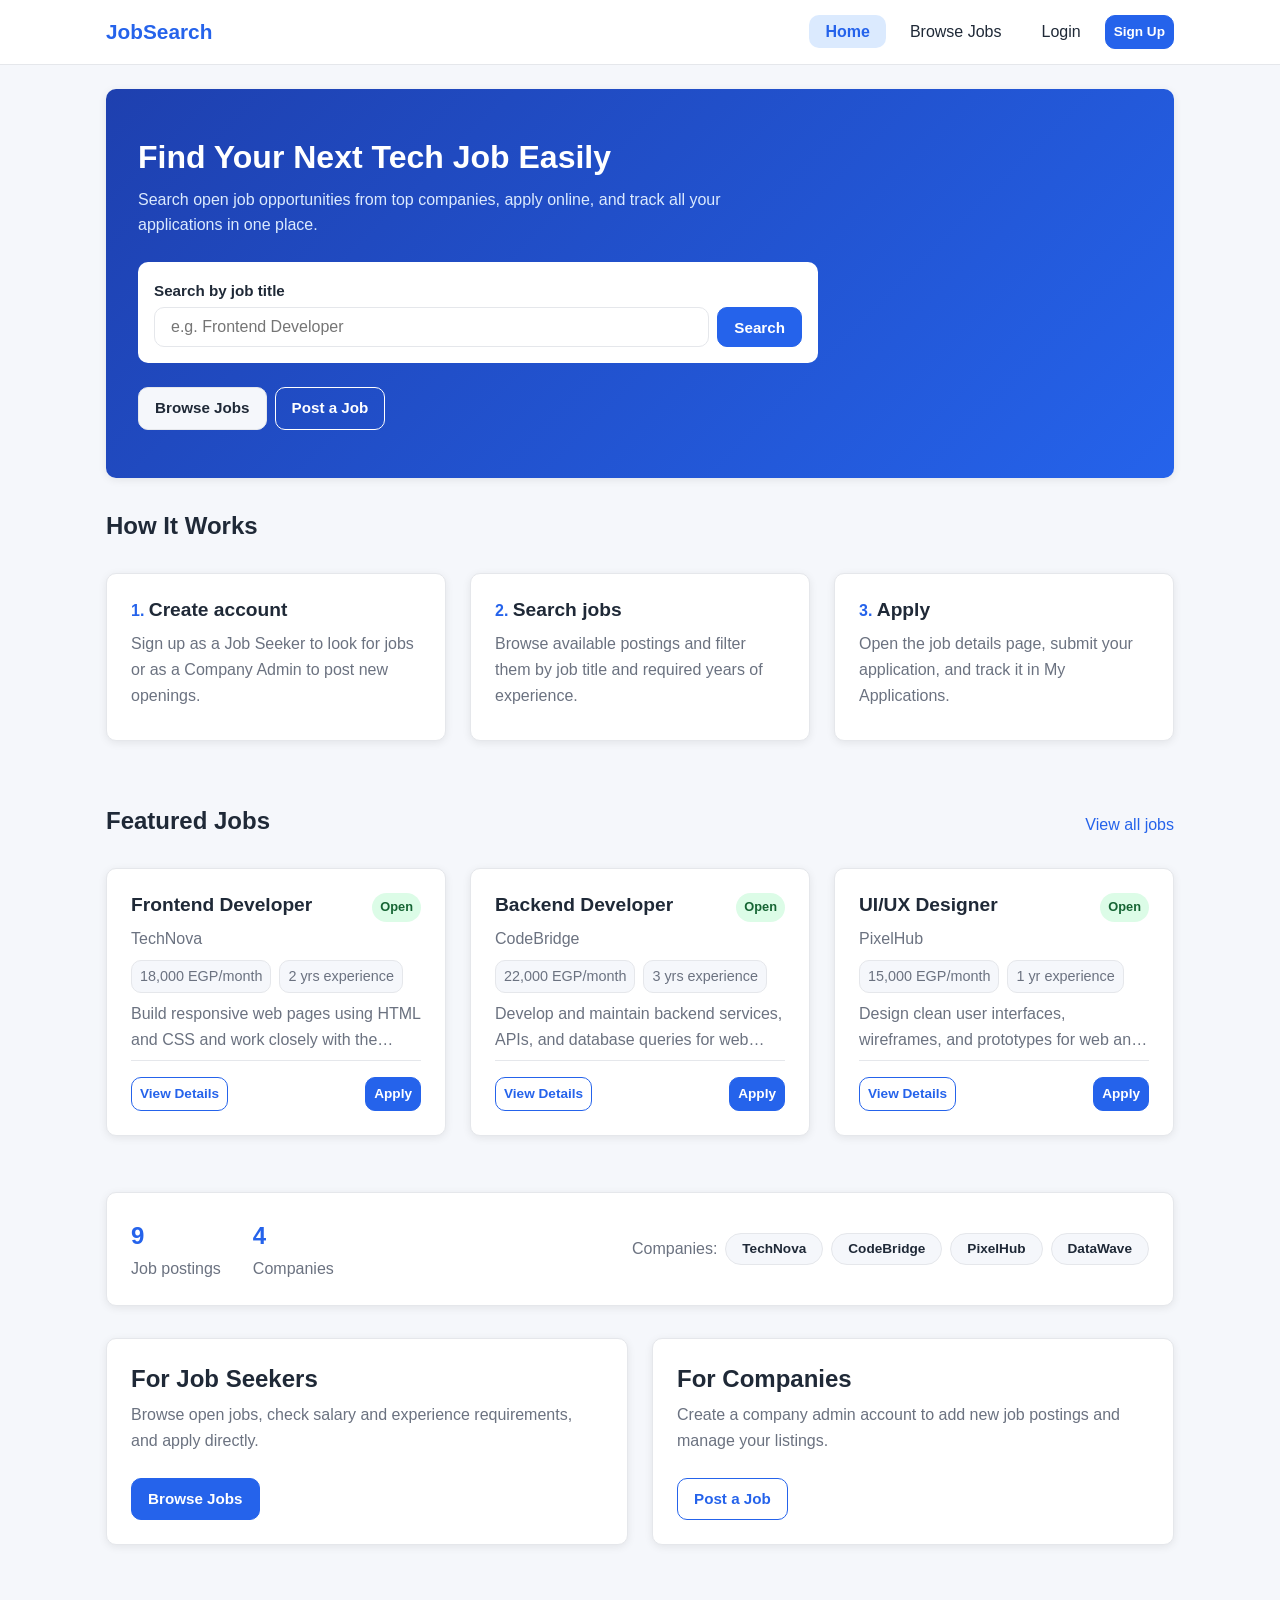
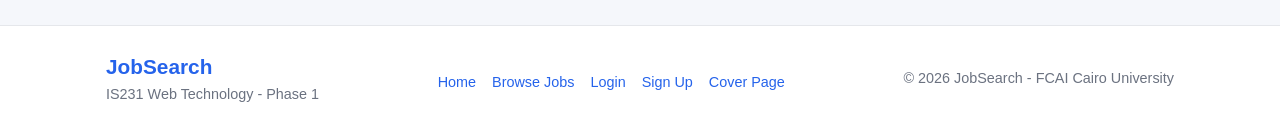
==== JobSearch_Phase1/index.html @ bb287fbc "Initial commit: project structure, style foundation, and home page" ====
<!DOCTYPE html>
<html lang="en">
<head>
  <meta charset="UTF-8">
  <meta name="viewport" content="width=device-width,initial-scale=1">
  <title>Home | JobSearch</title>
  <link rel="stylesheet" href="css/style.css">
  <link rel="stylesheet" href="css/pages/home.css">
</head>
<body>
  <header>
    <nav class="navbar container">
      <a href="index.html" class="navbar__brand">JobSearch</a>
      <input type="checkbox" id="nav-toggle" class="sr-only">
      <label for="nav-toggle" class="navbar__toggle" aria-label="Menu">&#9776;</label>
      <ul class="navbar__links">
        <li><a href="index.html" aria-current="page">Home</a></li>
        <li><a href="jobs.html">Browse Jobs</a></li>
        <li><a href="login.html">Login</a></li>
        <li><a href="signup.html" class="btn btn-primary btn-sm">Sign Up</a></li>
      </ul>
    </nav>
  </header>

  <main class="container">
    <section class="home-hero">
      <h1>Find Your Next Tech Job Easily</h1>
      <p>Search open job opportunities from top companies, apply online, and track all your applications in one place.</p>

      <form action="jobs.html" method="get" role="search" class="home-search">
        <label for="hero-search" class="form-label">Search by job title</label>
        <div class="home-search__row">
          <input type="search" id="hero-search" name="title" class="form-control" placeholder="e.g. Frontend Developer">
          <button type="submit" class="btn btn-primary">Search</button>
        </div>
      </form>

      <div class="home-hero__ctas">
        <a href="jobs.html" class="btn btn-secondary">Browse Jobs</a>
        <a href="signup.html" class="btn btn-outline">Post a Job</a>
      </div>
    </section>

    <section class="section">
      <div class="home-section-head">
        <h2>How It Works</h2>
      </div>

      <ol class="grid-3 home-steps">
        <li class="card">
          <h3>Create account</h3>
          <p>Sign up as a Job Seeker to look for jobs or as a Company Admin to post new openings.</p>
        </li>
        <li class="card">
          <h3>Search jobs</h3>
          <p>Browse available postings and filter them by job title and required years of experience.</p>
        </li>
        <li class="card">
          <h3>Apply</h3>
          <p>Open the job details page, submit your application, and track it in My Applications.</p>
        </li>
      </ol>
    </section>

    <section class="section">
      <div class="home-section-head">
        <h2>Featured Jobs</h2>
        <a href="jobs.html">View all jobs</a>
      </div>

      <div class="grid-3">
        <article class="job-card">
          <div class="job-card__header">
            <div>
              <h3><a href="job-details.html">Frontend Developer</a></h3>
              <span class="text-muted">TechNova</span>
            </div>
            <span class="badge badge-open">Open</span>
          </div>
          <div class="job-card__meta">
            <span>18,000 EGP/month</span>
            <span>2 yrs experience</span>
          </div>
          <p>Build responsive web pages using HTML and CSS and work closely with the design and product teams.</p>
          <div class="job-card__actions">
            <a href="job-details.html" class="btn btn-outline btn-sm">View Details</a>
            <a href="job-details.html" class="btn btn-primary btn-sm">Apply</a>
          </div>
        </article>

        <article class="job-card">
          <div class="job-card__header">
            <div>
              <h3><a href="job-details.html">Backend Developer</a></h3>
              <span class="text-muted">CodeBridge</span>
            </div>
            <span class="badge badge-open">Open</span>
          </div>
          <div class="job-card__meta">
            <span>22,000 EGP/month</span>
            <span>3 yrs experience</span>
          </div>
          <p>Develop and maintain backend services, APIs, and database queries for web applications.</p>
          <div class="job-card__actions">
            <a href="job-details.html" class="btn btn-outline btn-sm">View Details</a>
            <a href="job-details.html" class="btn btn-primary btn-sm">Apply</a>
          </div>
        </article>

        <article class="job-card">
          <div class="job-card__header">
            <div>
              <h3><a href="job-details.html">UI/UX Designer</a></h3>
              <span class="text-muted">PixelHub</span>
            </div>
            <span class="badge badge-open">Open</span>
          </div>
          <div class="job-card__meta">
            <span>15,000 EGP/month</span>
            <span>1 yr experience</span>
          </div>
          <p>Design clean user interfaces, wireframes, and prototypes for web and mobile projects.</p>
          <div class="job-card__actions">
            <a href="job-details.html" class="btn btn-outline btn-sm">View Details</a>
            <a href="job-details.html" class="btn btn-primary btn-sm">Apply</a>
          </div>
        </article>
      </div>
    </section>

    <aside class="card home-stats">
      <div class="home-stats__numbers">
        <div>
          <strong>9</strong>
          <span class="text-muted">Job postings</span>
        </div>
        <div>
          <strong>4</strong>
          <span class="text-muted">Companies</span>
        </div>
      </div>

      <div class="home-stats__companies">
        <span class="text-muted">Companies:</span>
        <span class="chip">TechNova</span>
        <span class="chip">CodeBridge</span>
        <span class="chip">PixelHub</span>
        <span class="chip">DataWave</span>
      </div>
    </aside>

    <section class="section">
      <div class="grid-2">
        <article class="card home-cta-box">
          <div>
            <h2>For Job Seekers</h2>
            <p class="text-muted">Browse open jobs, check salary and experience requirements, and apply directly.</p>
          </div>
          <div>
            <a href="jobs.html" class="btn btn-primary">Browse Jobs</a>
          </div>
        </article>

        <article class="card home-cta-box">
          <div>
            <h2>For Companies</h2>
            <p class="text-muted">Create a company admin account to add new job postings and manage your listings.</p>
          </div>
          <div>
            <a href="signup.html" class="btn btn-outline">Post a Job</a>
          </div>
        </article>
      </div>
    </section>
  </main>

  <footer class="footer">
    <div class="container footer__content">
      <div>
        <a href="index.html" class="navbar__brand">JobSearch</a>
        <p class="text-muted">IS231 Web Technology - Phase 1</p>
      </div>
      <ul class="footer__links">
        <li><a href="index.html">Home</a></li>
        <li><a href="jobs.html">Browse Jobs</a></li>
        <li><a href="login.html">Login</a></li>
        <li><a href="signup.html">Sign Up</a></li>
        <li><a href="cover.html">Cover Page</a></li>
      </ul>
      <p class="text-muted">&copy; 2026 JobSearch - FCAI Cairo University</p>
    </div>
  </footer>
</body>
</html>
---- JobSearch_Phase1/css/style.css ----
:root {
  --color-primary: #2563EB;
  --color-primary-dark: #1E40AF;
  --color-bg: #F5F7FB;
  --color-surface: #FFFFFF;
  --color-text: #1F2937;
  --color-muted: #6B7280;
  --color-border: #E5E7EB;
  --color-success: #166534;
  --color-success-bg: #DCFCE7;
  --color-danger: #B91C1C;
  --color-danger-bg: #FEE2E2;
  --color-info-bg: #DBEAFE;
  --color-overlay: rgba(0, 0, 0, 0.5);

  --font-main: "Segoe UI", Roboto, Arial, sans-serif;
  --radius: 10px;
  --shadow: 0 2px 8px rgba(0, 0, 0, 0.08);
  --container-width: 1100px;

  --space-1: 4px;
  --space-2: 8px;
  --space-3: 16px;
  --space-4: 24px;
  --space-5: 32px;
  --space-6: 48px;
}

* {
  box-sizing: border-box;
  margin: 0;
  padding: 0;
}

body {
  font-family: var(--font-main);
  font-size: 16px;
  line-height: 1.6;
  color: var(--color-text);
  background-color: var(--color-bg);
  min-height: 100vh;
  display: flex;
  flex-direction: column;
}

main {
  flex: 1;
}

img {
  max-width: 100%;
  height: auto;
  display: block;
}

h1,
h2,
h3,
h4 {
  color: var(--color-text);
  line-height: 1.3;
  margin-bottom: var(--space-2);
}

h1 {
  font-size: 2rem;
}

h2 {
  font-size: 1.5rem;
}

h3 {
  font-size: 1.2rem;
}

h4 {
  font-size: 1rem;
}

p {
  margin-bottom: var(--space-2);
}

a {
  color: var(--color-primary);
  text-decoration: none;
}

a:hover {
  color: var(--color-primary-dark);
  text-decoration: underline;
}

a:focus-visible,
button:focus-visible,
input:focus-visible,
select:focus-visible,
textarea:focus-visible {
  outline: 2px solid var(--color-primary);
  outline-offset: 2px;
}

.container {
  max-width: var(--container-width);
  width: 100%;
  margin: 0 auto;
  padding: 0 var(--space-3);
}

.section {
  padding: var(--space-5) 0;
}

.grid {
  display: grid;
  grid-template-columns: repeat(auto-fit, minmax(280px, 1fr));
  gap: var(--space-4);
}

.grid-2 {
  display: grid;
  grid-template-columns: repeat(2, 1fr);
  gap: var(--space-4);
}

.grid-3 {
  display: grid;
  grid-template-columns: repeat(3, 1fr);
  gap: var(--space-4);
}

.page-header {
  display: flex;
  flex-wrap: wrap;
  justify-content: space-between;
  align-items: center;
  gap: var(--space-3);
  padding: var(--space-4) 0;
  margin-bottom: var(--space-4);
  border-bottom: 1px solid var(--color-border);
}

.page-header p {
  color: var(--color-muted);
  margin-bottom: 0;
}

.breadcrumb {
  padding: var(--space-3) 0 var(--space-1);
  font-size: 0.9rem;
  color: var(--color-muted);
}

.breadcrumb ol {
  list-style: none;
  display: flex;
  flex-wrap: wrap;
  gap: var(--space-2);
}

.breadcrumb li+li::before {
  content: "/";
  margin-right: var(--space-2);
  color: var(--color-muted);
}

body>header {
  position: sticky;
  top: 0;
  z-index: 50;
  background-color: var(--color-surface);
  border-bottom: 1px solid var(--color-border);
}

.navbar {
  display: flex;
  align-items: center;
  justify-content: space-between;
  min-height: 64px;
  gap: var(--space-3);
  position: relative;
}

.navbar__brand {
  font-size: 1.3rem;
  font-weight: 700;
  color: var(--color-primary);
}

.navbar__brand:hover {
  text-decoration: none;
}

.navbar__links {
  list-style: none;
  display: flex;
  align-items: center;
  gap: var(--space-2);
}

.navbar__links a {
  padding: var(--space-2) var(--space-3);
  border-radius: var(--radius);
  color: var(--color-text);
  font-weight: 500;
}

.navbar__links a:hover {
  color: var(--color-primary);
  background-color: var(--color-bg);
  text-decoration: none;
}

.navbar__links a[aria-current="page"] {
  color: var(--color-primary);
  background-color: var(--color-info-bg);
  font-weight: 700;
}

.navbar__toggle {
  display: none;
  padding: var(--space-2) var(--space-3);
  border: 1px solid var(--color-border);
  border-radius: var(--radius);
  background-color: var(--color-surface);
  font-size: 1.2rem;
  cursor: pointer;
}

.chip {
  display: inline-block;
  padding: var(--space-1) var(--space-3);
  background-color: var(--color-bg);
  border: 1px solid var(--color-border);
  border-radius: 999px;
  font-size: 0.85rem;
  font-weight: 600;
}

body>footer,
.footer {
  background-color: var(--color-surface);
  border-top: 1px solid var(--color-border);
  margin-top: var(--space-6);
  padding: var(--space-4) 0;
  font-size: 0.9rem;
}

.footer__content {
  display: flex;
  flex-wrap: wrap;
  justify-content: space-between;
  align-items: center;
  gap: var(--space-3);
}

.footer__links {
  list-style: none;
  display: flex;
  flex-wrap: wrap;
  gap: var(--space-3);
}

.btn,
.navbar__links .btn {
  display: inline-flex;
  align-items: center;
  justify-content: center;
  gap: var(--space-2);
  min-height: 40px;
  padding: var(--space-2) var(--space-3);
  font-family: inherit;
  font-size: 0.95rem;
  font-weight: 600;
  border-radius: var(--radius);
  border: 1px solid transparent;
  cursor: pointer;
  text-decoration: none;
}

.btn:hover {
  text-decoration: none;
}

.btn-primary,
.navbar__links .btn-primary {
  background-color: var(--color-primary);
  color: var(--color-surface);
  border-color: var(--color-primary);
}

.btn-primary:hover,
.navbar__links .btn-primary:hover {
  background-color: var(--color-primary-dark);
  border-color: var(--color-primary-dark);
  color: var(--color-surface);
}

.btn-secondary {
  background-color: var(--color-bg);
  color: var(--color-text);
  border-color: var(--color-border);
}

.btn-secondary:hover {
  background-color: var(--color-border);
  color: var(--color-text);
}

.btn-outline {
  background-color: var(--color-surface);
  color: var(--color-primary);
  border-color: var(--color-primary);
}

.btn-outline:hover {
  background-color: var(--color-info-bg);
  color: var(--color-primary-dark);
}

.btn-danger {
  background-color: var(--color-danger);
  color: var(--color-surface);
  border-color: var(--color-danger);
}

.btn-danger:hover {
  background-color: var(--color-danger-bg);
  color: var(--color-danger);
}

.btn-sm,
.navbar__links .btn-sm {
  min-height: 34px;
  padding: var(--space-1) var(--space-2);
  font-size: 0.85rem;
}

.btn-block {
  display: flex;
  width: 100%;
}

.btn:disabled,
.btn[disabled],
.btn[aria-disabled="true"],
button:disabled {
  background-color: var(--color-border);
  color: var(--color-muted);
  border-color: var(--color-border);
  cursor: not-allowed;
}

.btn[aria-disabled="true"] {
  pointer-events: none;
}

.badge {
  display: inline-block;
  padding: var(--space-1) var(--space-2);
  border-radius: 999px;
  font-size: 0.8rem;
  font-weight: 700;
}

.badge-open {
  background-color: var(--color-success-bg);
  color: var(--color-success);
}

.badge-closed {
  background-color: var(--color-danger-bg);
  color: var(--color-danger);
}

.badge-info {
  background-color: var(--color-info-bg);
  color: var(--color-primary-dark);
}

.card,
.job-card {
  background-color: var(--color-surface);
  border: 1px solid var(--color-border);
  border-radius: var(--radius);
  box-shadow: var(--shadow);
  padding: var(--space-4);
}

.job-card {
  display: flex;
  flex-direction: column;
  gap: var(--space-2);
}

.job-card:hover {
  border-color: var(--color-primary);
}

.job-card__header {
  display: flex;
  justify-content: space-between;
  align-items: flex-start;
  gap: var(--space-2);
}

.job-card h3 a {
  color: var(--color-text);
}

.job-card__meta {
  display: flex;
  flex-wrap: wrap;
  gap: var(--space-2);
  font-size: 0.9rem;
  color: var(--color-muted);
}

.job-card__meta span {
  background-color: var(--color-bg);
  padding: var(--space-1) var(--space-2);
  border-radius: var(--radius);
  border: 1px solid var(--color-border);
}

.job-card>p {
  color: var(--color-muted);
  display: -webkit-box;
  -webkit-line-clamp: 2;
  -webkit-box-orient: vertical;
  overflow: hidden;
  margin-bottom: 0;
}

.job-card__actions {
  margin-top: auto;
  padding-top: var(--space-3);
  border-top: 1px solid var(--color-border);
  display: flex;
  flex-wrap: wrap;
  justify-content: space-between;
  align-items: center;
  gap: var(--space-2);
}

.is-closed {
  background-color: var(--color-bg);
  color: var(--color-muted);
  opacity: 0.85;
}

.form {
  display: flex;
  flex-direction: column;
  gap: var(--space-3);
}

fieldset {
  border: 1px solid var(--color-border);
  border-radius: var(--radius);
  padding: var(--space-3);
  margin-bottom: var(--space-3);
}

legend {
  padding: 0 var(--space-2);
  font-weight: 700;
}

.form-group {
  display: flex;
  flex-direction: column;
  gap: var(--space-1);
  margin-bottom: var(--space-3);
}

.form-row {
  display: grid;
  grid-template-columns: repeat(2, 1fr);
  gap: var(--space-3);
}

.form-label,
.form-group>label {
  font-weight: 600;
  font-size: 0.95rem;
}

.required {
  color: var(--color-danger);
  font-weight: 700;
}

.form-control {
  width: 100%;
  min-height: 40px;
  padding: var(--space-2) var(--space-3);
  font-family: inherit;
  font-size: 1rem;
  color: var(--color-text);
  background-color: var(--color-surface);
  border: 1px solid var(--color-border);
  border-radius: var(--radius);
}

.form-control:focus {
  outline: none;
  border-color: var(--color-primary);
}

.form-control:disabled {
  background-color: var(--color-bg);
  color: var(--color-muted);
  cursor: not-allowed;
}

textarea.form-control {
  min-height: 120px;
  resize: vertical;
}

.form-static {
  padding: var(--space-2) var(--space-3);
  background-color: var(--color-bg);
  border: 1px solid var(--color-border);
  border-radius: var(--radius);
  color: var(--color-muted);
  font-weight: 600;
}

.form-hint {
  font-size: 0.85rem;
  color: var(--color-muted);
}

.form-error {
  font-size: 0.85rem;
  color: var(--color-danger);
}

.form-control:user-invalid,
input:user-invalid,
select:user-invalid,
textarea:user-invalid {
  border-color: var(--color-danger);
  background-color: var(--color-danger-bg);
}

.input-group {
  display: flex;
}

.input-group .form-control {
  border-top-right-radius: 0;
  border-bottom-right-radius: 0;
}

.input-group>span {
  display: inline-flex;
  align-items: center;
  padding: 0 var(--space-3);
  background-color: var(--color-bg);
  border: 1px solid var(--color-border);
  border-left: 0;
  border-top-right-radius: var(--radius);
  border-bottom-right-radius: var(--radius);
  color: var(--color-muted);
  font-size: 0.9rem;
}

input[type="radio"],
input[type="checkbox"] {
  accent-color: var(--color-primary);
}

.radio-group {
  display: grid;
  grid-template-columns: repeat(2, 1fr);
  gap: var(--space-2);
  padding: var(--space-1);
  background-color: var(--color-bg);
  border: 1px solid var(--color-border);
  border-radius: var(--radius);
}

.radio-group label,
.radio-group a {
  display: flex;
  align-items: center;
  justify-content: center;
  gap: var(--space-2);
  padding: var(--space-2);
  border-radius: var(--radius);
  color: var(--color-muted);
  font-weight: 600;
  cursor: pointer;
}

.radio-group a[aria-current="page"] {
  background-color: var(--color-surface);
  color: var(--color-primary);
  box-shadow: var(--shadow);
}

.alert {
  padding: var(--space-3);
  border-radius: var(--radius);
  border: 1px solid transparent;
  margin-bottom: var(--space-4);
}

.alert-success {
  background-color: var(--color-success-bg);
  color: var(--color-success);
  border-color: var(--color-success);
}

.alert-info {
  background-color: var(--color-info-bg);
  color: var(--color-primary-dark);
  border-color: var(--color-primary);
}

.alert-error {
  background-color: var(--color-danger-bg);
  color: var(--color-danger);
  border-color: var(--color-danger);
}

.empty-state {
  background-color: var(--color-surface);
  border: 1px dashed var(--color-border);
  border-radius: var(--radius);
  padding: var(--space-6) var(--space-4);
  text-align: center;
}

.table-wrapper {
  overflow-x: auto;
  background-color: var(--color-surface);
  border: 1px solid var(--color-border);
  border-radius: var(--radius);
  box-shadow: var(--shadow);
}

.table {
  width: 100%;
  border-collapse: collapse;
  text-align: left;
}

.table th,
.table td {
  padding: var(--space-3);
  border-bottom: 1px solid var(--color-border);
}

.table thead th {
  background-color: var(--color-bg);
  color: var(--color-muted);
  font-size: 0.85rem;
}

.table tbody tr:nth-child(even) {
  background-color: var(--color-bg);
}

.table tbody tr:hover {
  background-color: var(--color-info-bg);
}

.pagination {
  list-style: none;
  display: flex;
  flex-wrap: wrap;
  justify-content: center;
  gap: var(--space-2);
  margin-top: var(--space-4);
}

.pagination a,
.pagination button,
.pagination span {
  display: inline-flex;
  align-items: center;
  justify-content: center;
  min-width: 36px;
  height: 36px;
  padding: 0 var(--space-2);
  background-color: var(--color-surface);
  border: 1px solid var(--color-border);
  border-radius: var(--radius);
  color: var(--color-text);
  font-weight: 600;
}

.pagination [aria-current="page"] {
  background-color: var(--color-primary);
  color: var(--color-surface);
  border-color: var(--color-primary);
}

.pagination [aria-disabled="true"],
.pagination button:disabled {
  background-color: var(--color-bg);
  color: var(--color-muted);
  cursor: not-allowed;
}

.modal {
  position: fixed;
  top: 0;
  left: 0;
  right: 0;
  bottom: 0;
  background-color: var(--color-overlay);
  display: none;
  align-items: center;
  justify-content: center;
  padding: var(--space-3);
  z-index: 100;
}

.modal:target {
  display: flex;
}

.modal>dialog,
.modal>div {
  display: block;
  width: 100%;
  max-width: 440px;
  background-color: var(--color-surface);
  border: 1px solid var(--color-border);
  border-radius: var(--radius);
  box-shadow: var(--shadow);
  padding: var(--space-4);
}

.demo-bar {
  margin-top: var(--space-5);
  padding: var(--space-2) var(--space-3);
  background-color: var(--color-info-bg);
  border: 1px dashed var(--color-primary);
  border-radius: var(--radius);
  display: flex;
  flex-wrap: wrap;
  align-items: center;
  justify-content: space-between;
  gap: var(--space-2);
  font-size: 0.9rem;
}

.sr-only {
  position: absolute;
  width: 1px;
  height: 1px;
  overflow: hidden;
  clip: rect(0, 0, 0, 0);
}

.text-muted {
  color: var(--color-muted);
}

.text-center {
  text-align: center;
}

@media (max-width: 768px) {

  .grid-2,
  .grid-3,
  .form-row {
    grid-template-columns: 1fr;
  }

  .navbar__toggle {
    display: inline-block;
  }

  .navbar__links {
    display: none;
    position: absolute;
    top: 100%;
    left: 0;
    right: 0;
    flex-direction: column;
    background-color: var(--color-surface);
    border-bottom: 1px solid var(--color-border);
    padding: var(--space-3);
  }

  #nav-toggle:checked~.navbar__links {
    display: flex;
  }

  .table-stack,
  .table-stack thead,
  .table-stack tbody,
  .table-stack tr,
  .table-stack td {
    display: block;
  }

  .table-stack thead {
    display: none;
  }

  .table-stack tbody tr {
    border: 1px solid var(--color-border);
    border-radius: var(--radius);
    margin: var(--space-2);
    padding: var(--space-2);
  }

  .table-stack td {
    display: flex;
    justify-content: space-between;
    padding: var(--space-2);
  }

  .table-stack td::before {
    content: attr(data-label);
    font-weight: 700;
    color: var(--color-muted);
  }
}

@media (max-width: 480px) {
  h1 {
    font-size: 1.6rem;
  }

  .radio-group {
    grid-template-columns: 1fr;
  }
}
---- JobSearch_Phase1/css/pages/home.css ----
.home-hero {
  margin-top: var(--space-4);
  padding: var(--space-6) var(--space-5);
  border-radius: var(--radius);
  background: linear-gradient(135deg, var(--color-primary-dark), var(--color-primary));
  color: var(--color-surface);
  box-shadow: var(--shadow);
}

.home-hero h1 {
  color: var(--color-surface);
  margin-bottom: var(--space-2);
}

.home-hero p {
  color: var(--color-info-bg);
  max-width: 650px;
  margin-bottom: var(--space-4);
}

.home-search {
  background-color: var(--color-surface);
  color: var(--color-text);
  padding: var(--space-3);
  border-radius: var(--radius);
  margin-bottom: var(--space-4);
  max-width: 680px;
}

.home-search__row {
  display: flex;
  gap: var(--space-2);
  margin-top: var(--space-1);
}

.home-hero__ctas {
  display: flex;
  flex-wrap: wrap;
  gap: var(--space-2);
}

.home-hero__ctas .btn-outline {
  background-color: transparent;
  color: var(--color-surface);
  border-color: var(--color-surface);
}

.home-hero__ctas .btn-outline:hover {
  background-color: var(--color-surface);
  color: var(--color-primary-dark);
}

.home-stats {
  margin-top: var(--space-4);
  display: flex;
  flex-wrap: wrap;
  justify-content: space-between;
  align-items: center;
  gap: var(--space-3);
}

.home-stats__numbers {
  display: flex;
  flex-wrap: wrap;
  gap: var(--space-5);
}

.home-stats__numbers strong {
  display: block;
  font-size: 1.5rem;
  color: var(--color-primary);
}

.home-stats__companies {
  display: flex;
  flex-wrap: wrap;
  align-items: center;
  gap: var(--space-2);
}

.home-steps {
  list-style-position: inside;
  padding: 0;
}

.home-steps li {
  font-weight: 700;
  color: var(--color-primary);
}

.home-steps h3 {
  display: inline;
  color: var(--color-text);
}

.home-steps p {
  font-weight: 400;
  color: var(--color-muted);
  margin-top: var(--space-2);
}

.home-section-head {
  display: flex;
  flex-wrap: wrap;
  justify-content: space-between;
  align-items: center;
  gap: var(--space-2);
  margin-bottom: var(--space-4);
}

.home-cta-box {
  display: flex;
  flex-direction: column;
  justify-content: space-between;
  gap: var(--space-3);
}

@media (max-width: 480px) {
  .home-hero {
    padding: var(--space-4) var(--space-3);
  }

  .home-search__row {
    flex-direction: column;
  }
}
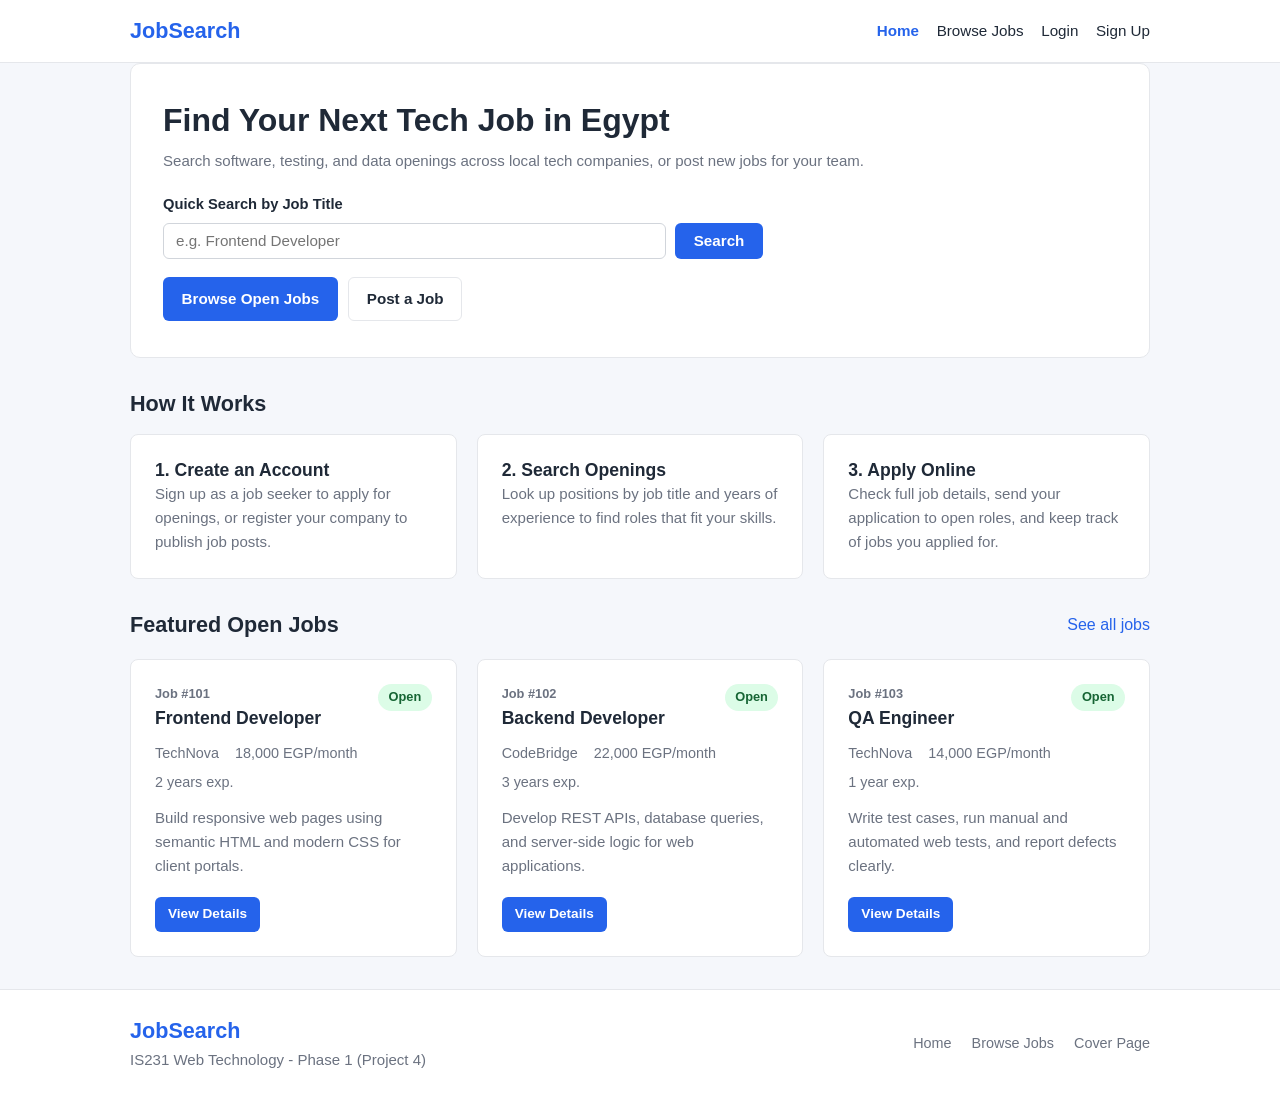
==== commit 4dc2be0c: "Update pages, unify external CSS, and complete Phase 1 requirements" ====
--- a/JobSearch_Phase1/index.html
+++ b/JobSearch_Phase1/index.html
@@ -2,192 +2,143 @@
 <html lang="en">
 <head>
   <meta charset="UTF-8">
-  <meta name="viewport" content="width=device-width,initial-scale=1">
+  <meta name="viewport" content="width=device-width, initial-scale=1">
   <title>Home | JobSearch</title>
   <link rel="stylesheet" href="css/style.css">
-  <link rel="stylesheet" href="css/pages/home.css">
 </head>
 <body>
   <header>
     <nav class="navbar container">
-      <a href="index.html" class="navbar__brand">JobSearch</a>
-      <input type="checkbox" id="nav-toggle" class="sr-only">
-      <label for="nav-toggle" class="navbar__toggle" aria-label="Menu">&#9776;</label>
-      <ul class="navbar__links">
-        <li><a href="index.html" aria-current="page">Home</a></li>
+      <a href="index.html" class="brand">JobSearch</a>
+      <ul class="nav-links">
+        <li><a href="index.html" class="active">Home</a></li>
         <li><a href="jobs.html">Browse Jobs</a></li>
         <li><a href="login.html">Login</a></li>
-        <li><a href="signup.html" class="btn btn-primary btn-sm">Sign Up</a></li>
+        <li><a href="signup.html">Sign Up</a></li>
       </ul>
     </nav>
   </header>
 
   <main class="container">
-    <section class="home-hero">
-      <h1>Find Your Next Tech Job Easily</h1>
-      <p>Search open job opportunities from top companies, apply online, and track all your applications in one place.</p>
+    <!-- Hero Section -->
+    <section class="hero">
+      <h1>Find Your Next Tech Job in Egypt</h1>
+      <p class="text-muted">Search software, testing, and data openings across local tech companies, or post new jobs for your team.</p>
 
-      <form action="jobs.html" method="get" role="search" class="home-search">
-        <label for="hero-search" class="form-label">Search by job title</label>
-        <div class="home-search__row">
-          <input type="search" id="hero-search" name="title" class="form-control" placeholder="e.g. Frontend Developer">
-          <button type="submit" class="btn btn-primary">Search</button>
+      <form action="jobs.html" method="get">
+        <div class="form-group">
+          <label for="quick-title">Quick Search by Job Title</label>
+          <div class="search-row">
+            <input type="text" id="quick-title" name="title" placeholder="e.g. Frontend Developer">
+            <button type="submit" class="btn btn-primary">Search</button>
+          </div>
         </div>
       </form>
 
-      <div class="home-hero__ctas">
-        <a href="jobs.html" class="btn btn-secondary">Browse Jobs</a>
+      <div class="actions">
+        <a href="jobs.html" class="btn btn-primary">Browse Open Jobs</a>
         <a href="signup.html" class="btn btn-outline">Post a Job</a>
       </div>
     </section>
 
+    <!-- How It Works -->
     <section class="section">
-      <div class="home-section-head">
-        <h2>How It Works</h2>
-      </div>
-
-      <ol class="grid-3 home-steps">
-        <li class="card">
-          <h3>Create account</h3>
-          <p>Sign up as a Job Seeker to look for jobs or as a Company Admin to post new openings.</p>
-        </li>
-        <li class="card">
-          <h3>Search jobs</h3>
-          <p>Browse available postings and filter them by job title and required years of experience.</p>
-        </li>
-        <li class="card">
-          <h3>Apply</h3>
-          <p>Open the job details page, submit your application, and track it in My Applications.</p>
-        </li>
-      </ol>
-    </section>
-
-    <section class="section">
-      <div class="home-section-head">
-        <h2>Featured Jobs</h2>
-        <a href="jobs.html">View all jobs</a>
-      </div>
-
+      <h2>How It Works</h2>
       <div class="grid-3">
-        <article class="job-card">
-          <div class="job-card__header">
-            <div>
-              <h3><a href="job-details.html">Frontend Developer</a></h3>
-              <span class="text-muted">TechNova</span>
-            </div>
-            <span class="badge badge-open">Open</span>
-          </div>
-          <div class="job-card__meta">
-            <span>18,000 EGP/month</span>
-            <span>2 yrs experience</span>
-          </div>
-          <p>Build responsive web pages using HTML and CSS and work closely with the design and product teams.</p>
-          <div class="job-card__actions">
-            <a href="job-details.html" class="btn btn-outline btn-sm">View Details</a>
-            <a href="job-details.html" class="btn btn-primary btn-sm">Apply</a>
-          </div>
+        <article class="card">
+          <h3>1. Create an Account</h3>
+          <p class="text-muted">Sign up as a job seeker to apply for openings, or register your company to publish job posts.</p>
         </article>
-
-        <article class="job-card">
-          <div class="job-card__header">
-            <div>
-              <h3><a href="job-details.html">Backend Developer</a></h3>
-              <span class="text-muted">CodeBridge</span>
-            </div>
-            <span class="badge badge-open">Open</span>
-          </div>
-          <div class="job-card__meta">
-            <span>22,000 EGP/month</span>
-            <span>3 yrs experience</span>
-          </div>
-          <p>Develop and maintain backend services, APIs, and database queries for web applications.</p>
-          <div class="job-card__actions">
-            <a href="job-details.html" class="btn btn-outline btn-sm">View Details</a>
-            <a href="job-details.html" class="btn btn-primary btn-sm">Apply</a>
-          </div>
+        <article class="card">
+          <h3>2. Search Openings</h3>
+          <p class="text-muted">Look up positions by job title and years of experience to find roles that fit your skills.</p>
         </article>
-
-        <article class="job-card">
-          <div class="job-card__header">
-            <div>
-              <h3><a href="job-details.html">UI/UX Designer</a></h3>
-              <span class="text-muted">PixelHub</span>
-            </div>
-            <span class="badge badge-open">Open</span>
-          </div>
-          <div class="job-card__meta">
-            <span>15,000 EGP/month</span>
-            <span>1 yr experience</span>
-          </div>
-          <p>Design clean user interfaces, wireframes, and prototypes for web and mobile projects.</p>
-          <div class="job-card__actions">
-            <a href="job-details.html" class="btn btn-outline btn-sm">View Details</a>
-            <a href="job-details.html" class="btn btn-primary btn-sm">Apply</a>
-          </div>
+        <article class="card">
+          <h3>3. Apply Online</h3>
+          <p class="text-muted">Check full job details, send your application to open roles, and keep track of jobs you applied for.</p>
         </article>
       </div>
     </section>
 
-    <aside class="card home-stats">
-      <div class="home-stats__numbers">
-        <div>
-          <strong>9</strong>
-          <span class="text-muted">Job postings</span>
-        </div>
-        <div>
-          <strong>4</strong>
-          <span class="text-muted">Companies</span>
-        </div>
+    <!-- Featured Jobs -->
+    <section class="section">
+      <div class="header-row">
+        <h2>Featured Open Jobs</h2>
+        <a href="jobs.html">See all jobs</a>
       </div>
 
-      <div class="home-stats__companies">
-        <span class="text-muted">Companies:</span>
-        <span class="chip">TechNova</span>
-        <span class="chip">CodeBridge</span>
-        <span class="chip">PixelHub</span>
-        <span class="chip">DataWave</span>
-      </div>
-    </aside>
-
-    <section class="section">
-      <div class="grid-2">
-        <article class="card home-cta-box">
-          <div>
-            <h2>For Job Seekers</h2>
-            <p class="text-muted">Browse open jobs, check salary and experience requirements, and apply directly.</p>
+      <div class="grid-3">
+        <article class="card job-card">
+          <div class="job-header">
+            <div>
+              <span class="job-id">Job #101</span>
+              <h3>Frontend Developer</h3>
+            </div>
+            <span class="badge badge-open">Open</span>
           </div>
-          <div>
-            <a href="jobs.html" class="btn btn-primary">Browse Jobs</a>
+          <ul class="job-meta">
+            <li>TechNova</li>
+            <li>18,000 EGP/month</li>
+            <li>2 years exp.</li>
+          </ul>
+          <p class="text-muted">Build responsive web pages using semantic HTML and modern CSS for client portals.</p>
+          <div class="actions">
+            <a href="job-details.html" class="btn btn-primary btn-sm">View Details</a>
           </div>
         </article>
 
-        <article class="card home-cta-box">
-          <div>
-            <h2>For Companies</h2>
-            <p class="text-muted">Create a company admin account to add new job postings and manage your listings.</p>
+        <article class="card job-card">
+          <div class="job-header">
+            <div>
+              <span class="job-id">Job #102</span>
+              <h3>Backend Developer</h3>
+            </div>
+            <span class="badge badge-open">Open</span>
           </div>
-          <div>
-            <a href="signup.html" class="btn btn-outline">Post a Job</a>
+          <ul class="job-meta">
+            <li>CodeBridge</li>
+            <li>22,000 EGP/month</li>
+            <li>3 years exp.</li>
+          </ul>
+          <p class="text-muted">Develop REST APIs, database queries, and server-side logic for web applications.</p>
+          <div class="actions">
+            <a href="job-details.html" class="btn btn-primary btn-sm">View Details</a>
+          </div>
+        </article>
+
+        <article class="card job-card">
+          <div class="job-header">
+            <div>
+              <span class="job-id">Job #103</span>
+              <h3>QA Engineer</h3>
+            </div>
+            <span class="badge badge-open">Open</span>
+          </div>
+          <ul class="job-meta">
+            <li>TechNova</li>
+            <li>14,000 EGP/month</li>
+            <li>1 year exp.</li>
+          </ul>
+          <p class="text-muted">Write test cases, run manual and automated web tests, and report defects clearly.</p>
+          <div class="actions">
+            <a href="job-details.html" class="btn btn-primary btn-sm">View Details</a>
           </div>
         </article>
       </div>
     </section>
   </main>
 
-  <footer class="footer">
-    <div class="container footer__content">
+  <footer>
+    <div class="container">
       <div>
-        <a href="index.html" class="navbar__brand">JobSearch</a>
-        <p class="text-muted">IS231 Web Technology - Phase 1</p>
+        <a href="index.html" class="brand">JobSearch</a>
+        <p class="text-muted">IS231 Web Technology - Phase 1 (Project 4)</p>
       </div>
-      <ul class="footer__links">
+      <ul>
         <li><a href="index.html">Home</a></li>
         <li><a href="jobs.html">Browse Jobs</a></li>
-        <li><a href="login.html">Login</a></li>
-        <li><a href="signup.html">Sign Up</a></li>
         <li><a href="cover.html">Cover Page</a></li>
       </ul>
-      <p class="text-muted">&copy; 2026 JobSearch - FCAI Cairo University</p>
     </div>
   </footer>
 </body>
--- a/JobSearch_Phase1/css/style.css
+++ b/JobSearch_Phase1/css/style.css
@@ -1,43 +1,33 @@
+/* Variables & Reset */
 :root {
-  --color-primary: #2563EB;
-  --color-primary-dark: #1E40AF;
-  --color-bg: #F5F7FB;
-  --color-surface: #FFFFFF;
-  --color-text: #1F2937;
-  --color-muted: #6B7280;
-  --color-border: #E5E7EB;
-  --color-success: #166534;
-  --color-success-bg: #DCFCE7;
-  --color-danger: #B91C1C;
-  --color-danger-bg: #FEE2E2;
-  --color-info-bg: #DBEAFE;
-  --color-overlay: rgba(0, 0, 0, 0.5);
-
-  --font-main: "Segoe UI", Roboto, Arial, sans-serif;
-  --radius: 10px;
-  --shadow: 0 2px 8px rgba(0, 0, 0, 0.08);
-  --container-width: 1100px;
-
-  --space-1: 4px;
-  --space-2: 8px;
-  --space-3: 16px;
-  --space-4: 24px;
-  --space-5: 32px;
-  --space-6: 48px;
-}
-
-* {
+  --primary: #2563eb;
+  --primary-dark: #1d4ed8;
+  --bg: #f5f7fb;
+  --surface: #ffffff;
+  --text: #1f2937;
+  --muted: #6b7280;
+  --border: #e5e7eb;
+  --success: #166534;
+  --success-bg: #dcfce7;
+  --danger: #b91c1c;
+  --danger-bg: #fee2e2;
+  --info: #1e40af;
+  --info-bg: #dbeafe;
+}
+
+*,
+*::before,
+*::after {
   box-sizing: border-box;
   margin: 0;
   padding: 0;
 }
 
 body {
-  font-family: var(--font-main);
-  font-size: 16px;
+  font-family: "Segoe UI", Tahoma, Geneva, Verdana, sans-serif;
+  background-color: var(--bg);
+  color: var(--text);
   line-height: 1.6;
-  color: var(--color-text);
-  background-color: var(--color-bg);
   min-height: 100vh;
   display: flex;
   flex-direction: column;
@@ -45,795 +35,548 @@
 
 main {
   flex: 1;
-}
-
-img {
-  max-width: 100%;
-  height: auto;
-  display: block;
+  padding: 2rem 0 3rem;
 }
 
 h1,
 h2,
-h3,
-h4 {
-  color: var(--color-text);
+h3 {
   line-height: 1.3;
-  margin-bottom: var(--space-2);
-}
-
-h1 {
-  font-size: 2rem;
+  color: var(--text);
 }
 
 h2 {
-  font-size: 1.5rem;
+  font-size: 1.35rem;
+  margin-bottom: 1rem;
 }
 
 h3 {
-  font-size: 1.2rem;
-}
-
-h4 {
-  font-size: 1rem;
-}
-
-p {
-  margin-bottom: var(--space-2);
+  font-size: 1.1rem;
 }
 
 a {
-  color: var(--color-primary);
+  color: var(--primary);
   text-decoration: none;
 }
 
 a:hover {
-  color: var(--color-primary-dark);
   text-decoration: underline;
 }
 
-a:focus-visible,
-button:focus-visible,
-input:focus-visible,
-select:focus-visible,
-textarea:focus-visible {
-  outline: 2px solid var(--color-primary);
-  outline-offset: 2px;
-}
-
+/* Layout */
 .container {
-  max-width: var(--container-width);
   width: 100%;
+  max-width: 1060px;
   margin: 0 auto;
-  padding: 0 var(--space-3);
+  padding: 0 1.25rem;
 }
 
 .section {
-  padding: var(--space-5) 0;
-}
-
-.grid {
-  display: grid;
-  grid-template-columns: repeat(auto-fit, minmax(280px, 1fr));
-  gap: var(--space-4);
+  margin-bottom: 2rem;
+}
+
+.page-header {
+  margin-bottom: 1.75rem;
+}
+
+.page-header h1,
+.header-row h1 {
+  font-size: 1.75rem;
+  margin-bottom: 0.25rem;
+}
+
+.header-row {
+  display: flex;
+  justify-content: space-between;
+  align-items: center;
+  flex-wrap: wrap;
+  gap: 0.75rem;
+  margin-bottom: 1.25rem;
+}
+
+.header-row h2 {
+  margin-bottom: 0;
+}
+
+.text-muted {
+  color: var(--muted);
+  font-size: 0.94rem;
 }
 
 .grid-2 {
   display: grid;
   grid-template-columns: repeat(2, 1fr);
-  gap: var(--space-4);
+  gap: 1.25rem;
 }
 
 .grid-3 {
   display: grid;
   grid-template-columns: repeat(3, 1fr);
-  gap: var(--space-4);
-}
-
-.page-header {
-  display: flex;
-  flex-wrap: wrap;
+  gap: 1.25rem;
+}
+
+/* Navbar & Footer */
+header {
+  background-color: var(--surface);
+  border-bottom: 1px solid var(--border);
+  position: sticky;
+  top: 0;
+  z-index: 20;
+}
+
+.navbar {
+  display: flex;
   justify-content: space-between;
   align-items: center;
-  gap: var(--space-3);
-  padding: var(--space-4) 0;
-  margin-bottom: var(--space-4);
-  border-bottom: 1px solid var(--color-border);
-}
-
-.page-header p {
-  color: var(--color-muted);
-  margin-bottom: 0;
-}
-
-.breadcrumb {
-  padding: var(--space-3) 0 var(--space-1);
-  font-size: 0.9rem;
-  color: var(--color-muted);
-}
-
-.breadcrumb ol {
+  flex-wrap: wrap;
+  gap: 0.75rem;
+  padding-top: 0.85rem;
+  padding-bottom: 0.85rem;
+}
+
+.brand {
+  font-size: 1.35rem;
+  font-weight: 700;
+  color: var(--primary);
+}
+
+.brand:hover {
+  text-decoration: none;
+}
+
+.nav-links {
   list-style: none;
   display: flex;
-  flex-wrap: wrap;
-  gap: var(--space-2);
-}
-
-.breadcrumb li+li::before {
-  content: "/";
-  margin-right: var(--space-2);
-  color: var(--color-muted);
-}
-
-body>header {
-  position: sticky;
-  top: 0;
-  z-index: 50;
-  background-color: var(--color-surface);
-  border-bottom: 1px solid var(--color-border);
-}
-
-.navbar {
-  display: flex;
   align-items: center;
-  justify-content: space-between;
-  min-height: 64px;
-  gap: var(--space-3);
-  position: relative;
-}
-
-.navbar__brand {
-  font-size: 1.3rem;
+  flex-wrap: wrap;
+  gap: 1.1rem;
+}
+
+.nav-links a:not(.btn) {
+  color: var(--text);
+  font-weight: 500;
+  font-size: 0.95rem;
+}
+
+.nav-links a.active {
+  color: var(--primary);
   font-weight: 700;
-  color: var(--color-primary);
-}
-
-.navbar__brand:hover {
-  text-decoration: none;
-}
-
-.navbar__links {
-  list-style: none;
-  display: flex;
-  align-items: center;
-  gap: var(--space-2);
-}
-
-.navbar__links a {
-  padding: var(--space-2) var(--space-3);
-  border-radius: var(--radius);
-  color: var(--color-text);
-  font-weight: 500;
-}
-
-.navbar__links a:hover {
-  color: var(--color-primary);
-  background-color: var(--color-bg);
-  text-decoration: none;
-}
-
-.navbar__links a[aria-current="page"] {
-  color: var(--color-primary);
-  background-color: var(--color-info-bg);
-  font-weight: 700;
-}
-
-.navbar__toggle {
-  display: none;
-  padding: var(--space-2) var(--space-3);
-  border: 1px solid var(--color-border);
-  border-radius: var(--radius);
-  background-color: var(--color-surface);
-  font-size: 1.2rem;
-  cursor: pointer;
-}
-
-.chip {
-  display: inline-block;
-  padding: var(--space-1) var(--space-3);
-  background-color: var(--color-bg);
-  border: 1px solid var(--color-border);
+}
+
+.user-tag {
+  background-color: var(--info-bg);
+  color: var(--info);
+  padding: 0.25rem 0.7rem;
   border-radius: 999px;
   font-size: 0.85rem;
   font-weight: 600;
 }
 
-body>footer,
-.footer {
-  background-color: var(--color-surface);
-  border-top: 1px solid var(--color-border);
-  margin-top: var(--space-6);
-  padding: var(--space-4) 0;
-  font-size: 0.9rem;
-}
-
-.footer__content {
-  display: flex;
-  flex-wrap: wrap;
+footer {
+  background-color: var(--surface);
+  border-top: 1px solid var(--border);
+  padding: 1.5rem 0;
+  margin-top: auto;
+}
+
+footer .container {
+  display: flex;
   justify-content: space-between;
   align-items: center;
-  gap: var(--space-3);
-}
-
-.footer__links {
+  flex-wrap: wrap;
+  gap: 1rem;
+}
+
+footer ul {
   list-style: none;
   display: flex;
   flex-wrap: wrap;
-  gap: var(--space-3);
-}
-
-.btn,
-.navbar__links .btn {
-  display: inline-flex;
-  align-items: center;
-  justify-content: center;
-  gap: var(--space-2);
-  min-height: 40px;
-  padding: var(--space-2) var(--space-3);
+  gap: 1.25rem;
+}
+
+footer ul a {
+  color: var(--muted);
+  font-size: 0.9rem;
+}
+
+footer ul a:hover {
+  color: var(--primary);
+}
+
+/* Buttons & Badges */
+.btn {
+  display: inline-block;
+  padding: 0.55rem 1.1rem;
+  font-size: 0.95rem;
+  font-weight: 600;
   font-family: inherit;
-  font-size: 0.95rem;
-  font-weight: 600;
-  border-radius: var(--radius);
+  text-align: center;
+  border-radius: 6px;
   border: 1px solid transparent;
   cursor: pointer;
-  text-decoration: none;
 }
 
 .btn:hover {
   text-decoration: none;
 }
 
-.btn-primary,
-.navbar__links .btn-primary {
-  background-color: var(--color-primary);
-  color: var(--color-surface);
-  border-color: var(--color-primary);
-}
-
-.btn-primary:hover,
-.navbar__links .btn-primary:hover {
-  background-color: var(--color-primary-dark);
-  border-color: var(--color-primary-dark);
-  color: var(--color-surface);
-}
-
-.btn-secondary {
-  background-color: var(--color-bg);
-  color: var(--color-text);
-  border-color: var(--color-border);
-}
-
-.btn-secondary:hover {
-  background-color: var(--color-border);
-  color: var(--color-text);
+.btn-primary {
+  background-color: var(--primary);
+  color: #ffffff;
+}
+
+.btn-primary:hover {
+  background-color: var(--primary-dark);
 }
 
 .btn-outline {
-  background-color: var(--color-surface);
-  color: var(--color-primary);
-  border-color: var(--color-primary);
+  background-color: var(--surface);
+  border-color: var(--border);
+  color: var(--text);
 }
 
 .btn-outline:hover {
-  background-color: var(--color-info-bg);
-  color: var(--color-primary-dark);
+  border-color: var(--primary);
+  color: var(--primary);
 }
 
 .btn-danger {
-  background-color: var(--color-danger);
-  color: var(--color-surface);
-  border-color: var(--color-danger);
+  background-color: var(--danger-bg);
+  color: var(--danger);
+  border-color: #fecaca;
 }
 
 .btn-danger:hover {
-  background-color: var(--color-danger-bg);
-  color: var(--color-danger);
-}
-
-.btn-sm,
-.navbar__links .btn-sm {
-  min-height: 34px;
-  padding: var(--space-1) var(--space-2);
+  background-color: #fecaca;
+}
+
+.btn-sm {
+  padding: 0.35rem 0.75rem;
   font-size: 0.85rem;
 }
 
 .btn-block {
-  display: flex;
+  display: block;
   width: 100%;
 }
 
-.btn:disabled,
-.btn[disabled],
-.btn[aria-disabled="true"],
-button:disabled {
-  background-color: var(--color-border);
-  color: var(--color-muted);
-  border-color: var(--color-border);
+button:disabled,
+.btn:disabled {
+  background-color: #e5e7eb;
+  color: var(--muted);
+  border-color: var(--border);
   cursor: not-allowed;
-}
-
-.btn[aria-disabled="true"] {
-  pointer-events: none;
 }
 
 .badge {
   display: inline-block;
-  padding: var(--space-1) var(--space-2);
+  padding: 0.2rem 0.65rem;
   border-radius: 999px;
   font-size: 0.8rem;
-  font-weight: 700;
+  font-weight: 600;
 }
 
 .badge-open {
-  background-color: var(--color-success-bg);
-  color: var(--color-success);
+  background-color: var(--success-bg);
+  color: var(--success);
 }
 
 .badge-closed {
-  background-color: var(--color-danger-bg);
-  color: var(--color-danger);
-}
-
-.badge-info {
-  background-color: var(--color-info-bg);
-  color: var(--color-primary-dark);
-}
-
-.card,
+  background-color: var(--danger-bg);
+  color: var(--danger);
+}
+
+.badge-applied {
+  background-color: var(--info-bg);
+  color: var(--info);
+}
+
+/* Cards & Details */
+.card {
+  background-color: var(--surface);
+  border: 1px solid var(--border);
+  border-radius: 8px;
+  padding: 1.5rem;
+}
+
+.card-narrow {
+  max-width: 520px;
+  margin: 0 auto;
+}
+
+.hero {
+  background-color: var(--surface);
+  border: 1px solid var(--border);
+  border-radius: 10px;
+  padding: 2.25rem 2rem;
+  margin-bottom: 2rem;
+}
+
+.hero h1 {
+  font-size: 2rem;
+  margin-bottom: 0.5rem;
+}
+
+.hero form {
+  margin-top: 1.25rem;
+  max-width: 600px;
+}
+
+.search-row {
+  display: flex;
+  gap: 0.6rem;
+}
+
 .job-card {
-  background-color: var(--color-surface);
-  border: 1px solid var(--color-border);
-  border-radius: var(--radius);
-  box-shadow: var(--shadow);
-  padding: var(--space-4);
-}
-
-.job-card {
   display: flex;
   flex-direction: column;
-  gap: var(--space-2);
-}
-
-.job-card:hover {
-  border-color: var(--color-primary);
-}
-
-.job-card__header {
+  gap: 0.75rem;
+}
+
+.job-header {
   display: flex;
   justify-content: space-between;
   align-items: flex-start;
-  gap: var(--space-2);
-}
-
-.job-card h3 a {
-  color: var(--color-text);
-}
-
-.job-card__meta {
-  display: flex;
-  flex-wrap: wrap;
-  gap: var(--space-2);
+  gap: 0.75rem;
+}
+
+.job-id {
+  font-size: 0.8rem;
+  font-weight: 700;
+  color: var(--muted);
+  display: block;
+  margin-bottom: 0.15rem;
+}
+
+.job-meta {
+  list-style: none;
+  display: flex;
+  flex-wrap: wrap;
+  gap: 0.4rem 1rem;
   font-size: 0.9rem;
-  color: var(--color-muted);
-}
-
-.job-card__meta span {
-  background-color: var(--color-bg);
-  padding: var(--space-1) var(--space-2);
-  border-radius: var(--radius);
-  border: 1px solid var(--color-border);
-}
-
-.job-card>p {
-  color: var(--color-muted);
-  display: -webkit-box;
-  -webkit-line-clamp: 2;
-  -webkit-box-orient: vertical;
-  overflow: hidden;
-  margin-bottom: 0;
-}
-
-.job-card__actions {
-  margin-top: auto;
-  padding-top: var(--space-3);
-  border-top: 1px solid var(--color-border);
-  display: flex;
-  flex-wrap: wrap;
-  justify-content: space-between;
-  align-items: center;
-  gap: var(--space-2);
-}
-
-.is-closed {
-  background-color: var(--color-bg);
-  color: var(--color-muted);
-  opacity: 0.85;
-}
-
-.form {
-  display: flex;
-  flex-direction: column;
-  gap: var(--space-3);
-}
-
-fieldset {
-  border: 1px solid var(--color-border);
-  border-radius: var(--radius);
-  padding: var(--space-3);
-  margin-bottom: var(--space-3);
-}
-
-legend {
-  padding: 0 var(--space-2);
-  font-weight: 700;
+  color: var(--muted);
+}
+
+.details-grid {
+  display: grid;
+  grid-template-columns: repeat(2, 1fr);
+  gap: 1rem;
+  margin: 1.25rem 0;
+  padding: 1rem;
+  background-color: var(--bg);
+  border-radius: 6px;
+  border: 1px solid var(--border);
+}
+
+.details-grid dt {
+  font-size: 0.85rem;
+  color: var(--muted);
+  font-weight: 600;
+}
+
+.details-grid dd {
+  font-size: 0.98rem;
+  font-weight: 600;
+}
+
+/* Forms */
+.form-note {
+  color: var(--muted);
+  font-size: 0.9rem;
+  margin-bottom: 1rem;
 }
 
 .form-group {
-  display: flex;
-  flex-direction: column;
-  gap: var(--space-1);
-  margin-bottom: var(--space-3);
+  margin-bottom: 1.1rem;
+  border: none;
 }
 
 .form-row {
   display: grid;
   grid-template-columns: repeat(2, 1fr);
-  gap: var(--space-3);
-}
-
-.form-label,
-.form-group>label {
-  font-weight: 600;
+  gap: 1rem;
+}
+
+.form-group label,
+.form-group legend,
+.field-label {
+  display: block;
+  font-weight: 600;
+  font-size: 0.92rem;
+  margin-bottom: 0.35rem;
+}
+
+.required {
+  color: var(--danger);
+}
+
+input[type="text"],
+input[type="email"],
+input[type="password"],
+input[type="number"],
+select,
+textarea {
+  width: 100%;
+  padding: 0.55rem 0.75rem;
   font-size: 0.95rem;
-}
-
-.required {
-  color: var(--color-danger);
-  font-weight: 700;
-}
-
-.form-control {
-  width: 100%;
-  min-height: 40px;
-  padding: var(--space-2) var(--space-3);
   font-family: inherit;
-  font-size: 1rem;
-  color: var(--color-text);
-  background-color: var(--color-surface);
-  border: 1px solid var(--color-border);
-  border-radius: var(--radius);
-}
-
-.form-control:focus {
+  color: var(--text);
+  background-color: var(--surface);
+  border: 1px solid #d1d5db;
+  border-radius: 6px;
+}
+
+input:focus,
+select:focus,
+textarea:focus {
   outline: none;
-  border-color: var(--color-primary);
-}
-
-.form-control:disabled {
-  background-color: var(--color-bg);
-  color: var(--color-muted);
-  cursor: not-allowed;
-}
-
-textarea.form-control {
-  min-height: 120px;
+  border-color: var(--primary);
+}
+
+textarea {
   resize: vertical;
-}
-
-.form-static {
-  padding: var(--space-2) var(--space-3);
-  background-color: var(--color-bg);
-  border: 1px solid var(--color-border);
-  border-radius: var(--radius);
-  color: var(--color-muted);
-  font-weight: 600;
-}
-
-.form-hint {
-  font-size: 0.85rem;
-  color: var(--color-muted);
-}
-
-.form-error {
-  font-size: 0.85rem;
-  color: var(--color-danger);
-}
-
-.form-control:user-invalid,
-input:user-invalid,
-select:user-invalid,
-textarea:user-invalid {
-  border-color: var(--color-danger);
-  background-color: var(--color-danger-bg);
-}
-
-.input-group {
-  display: flex;
-}
-
-.input-group .form-control {
-  border-top-right-radius: 0;
-  border-bottom-right-radius: 0;
-}
-
-.input-group>span {
+  min-height: 110px;
+}
+
+.form-readonly {
+  padding: 0.55rem 0.75rem;
+  font-size: 0.95rem;
+  background-color: var(--bg);
+  color: var(--muted);
+  border: 1px solid var(--border);
+  border-radius: 6px;
+}
+
+.form-group small {
+  display: block;
+  font-size: 0.82rem;
+  color: var(--muted);
+  margin-top: 0.3rem;
+}
+
+.radio-options {
+  display: flex;
+  flex-wrap: wrap;
+  gap: 1.25rem;
+  padding-top: 0.25rem;
+}
+
+.radio-options label {
   display: inline-flex;
   align-items: center;
-  padding: 0 var(--space-3);
-  background-color: var(--color-bg);
-  border: 1px solid var(--color-border);
-  border-left: 0;
-  border-top-right-radius: var(--radius);
-  border-bottom-right-radius: var(--radius);
-  color: var(--color-muted);
-  font-size: 0.9rem;
-}
-
-input[type="radio"],
-input[type="checkbox"] {
-  accent-color: var(--color-primary);
-}
-
-.radio-group {
-  display: grid;
-  grid-template-columns: repeat(2, 1fr);
-  gap: var(--space-2);
-  padding: var(--space-1);
-  background-color: var(--color-bg);
-  border: 1px solid var(--color-border);
-  border-radius: var(--radius);
-}
-
-.radio-group label,
-.radio-group a {
-  display: flex;
+  gap: 0.4rem;
+  font-weight: 400;
+  margin-bottom: 0;
+  cursor: pointer;
+}
+
+.login-actions {
+  display: flex;
+  flex-direction: column;
+  gap: 0.65rem;
+  margin-top: 1.1rem;
+}
+
+.form-footer {
+  text-align: center;
+  margin-top: 1.2rem;
+  font-size: 0.92rem;
+  color: var(--muted);
+}
+
+.actions {
+  display: flex;
+  flex-wrap: wrap;
+  gap: 0.65rem;
   align-items: center;
-  justify-content: center;
-  gap: var(--space-2);
-  padding: var(--space-2);
-  border-radius: var(--radius);
-  color: var(--color-muted);
-  font-weight: 600;
-  cursor: pointer;
-}
-
-.radio-group a[aria-current="page"] {
-  background-color: var(--color-surface);
-  color: var(--color-primary);
-  box-shadow: var(--shadow);
-}
-
-.alert {
-  padding: var(--space-3);
-  border-radius: var(--radius);
-  border: 1px solid transparent;
-  margin-bottom: var(--space-4);
+  margin-top: 1.1rem;
+}
+
+.job-card .actions {
+  margin-top: auto;
+  padding-top: 0.4rem;
+}
+
+td .actions,
+.job-header .actions {
+  margin-top: 0;
+  padding-top: 0;
+  gap: 0.4rem;
 }
 
 .alert-success {
-  background-color: var(--color-success-bg);
-  color: var(--color-success);
-  border-color: var(--color-success);
-}
-
-.alert-info {
-  background-color: var(--color-info-bg);
-  color: var(--color-primary-dark);
-  border-color: var(--color-primary);
-}
-
-.alert-error {
-  background-color: var(--color-danger-bg);
-  color: var(--color-danger);
-  border-color: var(--color-danger);
+  background-color: var(--success-bg);
+  color: var(--success);
+  border: 1px solid #bbf7d0;
+  border-radius: 6px;
+  padding: 0.85rem 1.1rem;
+  margin-bottom: 1.5rem;
+  font-weight: 500;
 }
 
 .empty-state {
-  background-color: var(--color-surface);
-  border: 1px dashed var(--color-border);
-  border-radius: var(--radius);
-  padding: var(--space-6) var(--space-4);
+  background-color: var(--surface);
+  border: 1px dashed #cbd5e1;
+  border-radius: 8px;
+  padding: 2rem 1.5rem;
   text-align: center;
 }
 
-.table-wrapper {
+.empty-state h3 {
+  margin-bottom: 0.35rem;
+}
+
+.empty-state p {
+  color: var(--muted);
+  margin-bottom: 1rem;
+}
+
+/* Tables & Responsive */
+.table-wrap {
+  background-color: var(--surface);
+  border: 1px solid var(--border);
+  border-radius: 8px;
   overflow-x: auto;
-  background-color: var(--color-surface);
-  border: 1px solid var(--color-border);
-  border-radius: var(--radius);
-  box-shadow: var(--shadow);
-}
-
-.table {
+}
+
+table {
   width: 100%;
   border-collapse: collapse;
   text-align: left;
 }
 
-.table th,
-.table td {
-  padding: var(--space-3);
-  border-bottom: 1px solid var(--color-border);
-}
-
-.table thead th {
-  background-color: var(--color-bg);
-  color: var(--color-muted);
-  font-size: 0.85rem;
-}
-
-.table tbody tr:nth-child(even) {
-  background-color: var(--color-bg);
-}
-
-.table tbody tr:hover {
-  background-color: var(--color-info-bg);
-}
-
-.pagination {
-  list-style: none;
-  display: flex;
-  flex-wrap: wrap;
-  justify-content: center;
-  gap: var(--space-2);
-  margin-top: var(--space-4);
-}
-
-.pagination a,
-.pagination button,
-.pagination span {
-  display: inline-flex;
-  align-items: center;
-  justify-content: center;
-  min-width: 36px;
-  height: 36px;
-  padding: 0 var(--space-2);
-  background-color: var(--color-surface);
-  border: 1px solid var(--color-border);
-  border-radius: var(--radius);
-  color: var(--color-text);
-  font-weight: 600;
-}
-
-.pagination [aria-current="page"] {
-  background-color: var(--color-primary);
-  color: var(--color-surface);
-  border-color: var(--color-primary);
-}
-
-.pagination [aria-disabled="true"],
-.pagination button:disabled {
-  background-color: var(--color-bg);
-  color: var(--color-muted);
-  cursor: not-allowed;
-}
-
-.modal {
-  position: fixed;
-  top: 0;
-  left: 0;
-  right: 0;
-  bottom: 0;
-  background-color: var(--color-overlay);
-  display: none;
-  align-items: center;
-  justify-content: center;
-  padding: var(--space-3);
-  z-index: 100;
-}
-
-.modal:target {
-  display: flex;
-}
-
-.modal>dialog,
-.modal>div {
-  display: block;
-  width: 100%;
-  max-width: 440px;
-  background-color: var(--color-surface);
-  border: 1px solid var(--color-border);
-  border-radius: var(--radius);
-  box-shadow: var(--shadow);
-  padding: var(--space-4);
-}
-
-.demo-bar {
-  margin-top: var(--space-5);
-  padding: var(--space-2) var(--space-3);
-  background-color: var(--color-info-bg);
-  border: 1px dashed var(--color-primary);
-  border-radius: var(--radius);
-  display: flex;
-  flex-wrap: wrap;
-  align-items: center;
-  justify-content: space-between;
-  gap: var(--space-2);
-  font-size: 0.9rem;
-}
-
-.sr-only {
-  position: absolute;
-  width: 1px;
-  height: 1px;
-  overflow: hidden;
-  clip: rect(0, 0, 0, 0);
-}
-
-.text-muted {
-  color: var(--color-muted);
-}
-
-.text-center {
-  text-align: center;
+th,
+td {
+  padding: 0.85rem 1rem;
+  border-bottom: 1px solid var(--border);
+  font-size: 0.93rem;
+}
+
+th {
+  background-color: var(--bg);
+  font-weight: 600;
+  color: var(--muted);
+}
+
+tbody tr:last-child td {
+  border-bottom: none;
 }
 
 @media (max-width: 768px) {
-
   .grid-2,
   .grid-3,
-  .form-row {
+  .form-row,
+  .details-grid {
     grid-template-columns: 1fr;
   }
 
-  .navbar__toggle {
-    display: inline-block;
+  .search-row {
+    flex-direction: column;
   }
 
-  .navbar__links {
-    display: none;
-    position: absolute;
-    top: 100%;
-    left: 0;
-    right: 0;
+  .navbar,
+  footer .container {
     flex-direction: column;
-    background-color: var(--color-surface);
-    border-bottom: 1px solid var(--color-border);
-    padding: var(--space-3);
+    align-items: flex-start;
   }
-
-  #nav-toggle:checked~.navbar__links {
-    display: flex;
-  }
-
-  .table-stack,
-  .table-stack thead,
-  .table-stack tbody,
-  .table-stack tr,
-  .table-stack td {
-    display: block;
-  }
-
-  .table-stack thead {
-    display: none;
-  }
-
-  .table-stack tbody tr {
-    border: 1px solid var(--color-border);
-    border-radius: var(--radius);
-    margin: var(--space-2);
-    padding: var(--space-2);
-  }
-
-  .table-stack td {
-    display: flex;
-    justify-content: space-between;
-    padding: var(--space-2);
-  }
-
-  .table-stack td::before {
-    content: attr(data-label);
-    font-weight: 700;
-    color: var(--color-muted);
-  }
-}
-
-@media (max-width: 480px) {
-  h1 {
-    font-size: 1.6rem;
-  }
-
-  .radio-group {
-    grid-template-columns: 1fr;
-  }
-}+}
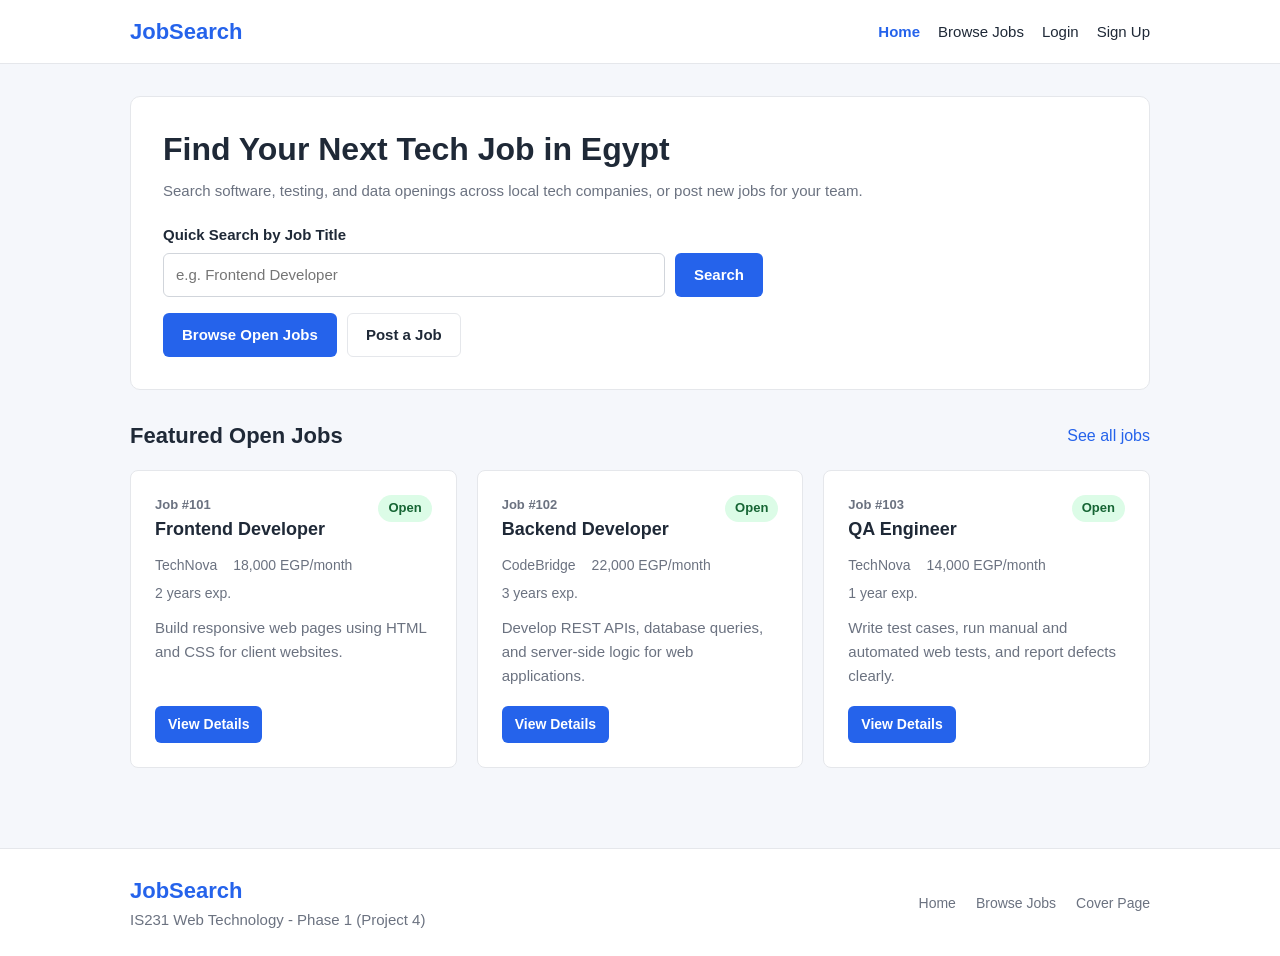
==== commit 471dbb35: "Finalize Phase 1 pages and stylesheet" ====
--- a/JobSearch_Phase1/index.html
+++ b/JobSearch_Phase1/index.html
@@ -41,25 +41,6 @@
       </div>
     </section>
 
-    <!-- How It Works -->
-    <section class="section">
-      <h2>How It Works</h2>
-      <div class="grid-3">
-        <article class="card">
-          <h3>1. Create an Account</h3>
-          <p class="text-muted">Sign up as a job seeker to apply for openings, or register your company to publish job posts.</p>
-        </article>
-        <article class="card">
-          <h3>2. Search Openings</h3>
-          <p class="text-muted">Look up positions by job title and years of experience to find roles that fit your skills.</p>
-        </article>
-        <article class="card">
-          <h3>3. Apply Online</h3>
-          <p class="text-muted">Check full job details, send your application to open roles, and keep track of jobs you applied for.</p>
-        </article>
-      </div>
-    </section>
-
     <!-- Featured Jobs -->
     <section class="section">
       <div class="header-row">
@@ -81,7 +62,7 @@
             <li>18,000 EGP/month</li>
             <li>2 years exp.</li>
           </ul>
-          <p class="text-muted">Build responsive web pages using semantic HTML and modern CSS for client portals.</p>
+          <p class="text-muted">Build responsive web pages using HTML and CSS for client websites.</p>
           <div class="actions">
             <a href="job-details.html" class="btn btn-primary btn-sm">View Details</a>
           </div>
--- a/JobSearch_Phase1/css/style.css
+++ b/JobSearch_Phase1/css/style.css
@@ -1,23 +1,14 @@
 /* Variables & Reset */
 :root {
   --primary: #2563eb;
-  --primary-dark: #1d4ed8;
   --bg: #f5f7fb;
   --surface: #ffffff;
   --text: #1f2937;
   --muted: #6b7280;
   --border: #e5e7eb;
-  --success: #166534;
-  --success-bg: #dcfce7;
-  --danger: #b91c1c;
-  --danger-bg: #fee2e2;
-  --info: #1e40af;
-  --info-bg: #dbeafe;
-}
-
-*,
-*::before,
-*::after {
+}
+
+* {
   box-sizing: border-box;
   margin: 0;
   padding: 0;
@@ -35,23 +26,20 @@
 
 main {
   flex: 1;
-  padding: 2rem 0 3rem;
-}
-
-h1,
-h2,
+  padding: 32px 0 48px;
+}
+
+h1, h2, h3 {
+  line-height: 1.3;
+}
+
+h2 {
+  font-size: 22px;
+  margin-bottom: 16px;
+}
+
 h3 {
-  line-height: 1.3;
-  color: var(--text);
-}
-
-h2 {
-  font-size: 1.35rem;
-  margin-bottom: 1rem;
-}
-
-h3 {
-  font-size: 1.1rem;
+  font-size: 18px;
 }
 
 a {
@@ -68,21 +56,22 @@
   width: 100%;
   max-width: 1060px;
   margin: 0 auto;
-  padding: 0 1.25rem;
+  padding-left: 20px;
+  padding-right: 20px;
 }
 
 .section {
-  margin-bottom: 2rem;
+  margin-bottom: 32px;
 }
 
 .page-header {
-  margin-bottom: 1.75rem;
+  margin-bottom: 24px;
 }
 
 .page-header h1,
 .header-row h1 {
-  font-size: 1.75rem;
-  margin-bottom: 0.25rem;
+  font-size: 28px;
+  margin-bottom: 4px;
 }
 
 .header-row {
@@ -90,8 +79,8 @@
   justify-content: space-between;
   align-items: center;
   flex-wrap: wrap;
-  gap: 0.75rem;
-  margin-bottom: 1.25rem;
+  gap: 12px;
+  margin-bottom: 20px;
 }
 
 .header-row h2 {
@@ -100,28 +89,25 @@
 
 .text-muted {
   color: var(--muted);
-  font-size: 0.94rem;
+  font-size: 15px;
 }
 
 .grid-2 {
   display: grid;
   grid-template-columns: repeat(2, 1fr);
-  gap: 1.25rem;
+  gap: 20px;
 }
 
 .grid-3 {
   display: grid;
   grid-template-columns: repeat(3, 1fr);
-  gap: 1.25rem;
+  gap: 20px;
 }
 
 /* Navbar & Footer */
 header {
   background-color: var(--surface);
   border-bottom: 1px solid var(--border);
-  position: sticky;
-  top: 0;
-  z-index: 20;
 }
 
 .navbar {
@@ -129,33 +115,29 @@
   justify-content: space-between;
   align-items: center;
   flex-wrap: wrap;
-  gap: 0.75rem;
-  padding-top: 0.85rem;
-  padding-bottom: 0.85rem;
+  gap: 12px;
+  padding-top: 14px;
+  padding-bottom: 14px;
 }
 
 .brand {
-  font-size: 1.35rem;
+  font-size: 22px;
   font-weight: 700;
   color: var(--primary);
 }
 
-.brand:hover {
-  text-decoration: none;
-}
-
 .nav-links {
   list-style: none;
   display: flex;
   align-items: center;
   flex-wrap: wrap;
-  gap: 1.1rem;
-}
-
-.nav-links a:not(.btn) {
+  gap: 18px;
+}
+
+.nav-links a {
   color: var(--text);
   font-weight: 500;
-  font-size: 0.95rem;
+  font-size: 15px;
 }
 
 .nav-links a.active {
@@ -164,19 +146,18 @@
 }
 
 .user-tag {
-  background-color: var(--info-bg);
-  color: var(--info);
-  padding: 0.25rem 0.7rem;
-  border-radius: 999px;
-  font-size: 0.85rem;
+  background-color: #dbeafe;
+  color: #1e40af;
+  padding: 4px 12px;
+  border-radius: 20px;
+  font-size: 14px;
   font-weight: 600;
 }
 
 footer {
   background-color: var(--surface);
   border-top: 1px solid var(--border);
-  padding: 1.5rem 0;
-  margin-top: auto;
+  padding: 24px 0;
 }
 
 footer .container {
@@ -184,32 +165,29 @@
   justify-content: space-between;
   align-items: center;
   flex-wrap: wrap;
-  gap: 1rem;
+  gap: 16px;
 }
 
 footer ul {
   list-style: none;
   display: flex;
   flex-wrap: wrap;
-  gap: 1.25rem;
+  gap: 20px;
 }
 
 footer ul a {
   color: var(--muted);
-  font-size: 0.9rem;
-}
-
-footer ul a:hover {
-  color: var(--primary);
+  font-size: 14px;
 }
 
 /* Buttons & Badges */
 .btn {
   display: inline-block;
-  padding: 0.55rem 1.1rem;
-  font-size: 0.95rem;
+  padding: 9px 18px;
+  font-size: 15px;
   font-weight: 600;
   font-family: inherit;
+  line-height: 1.6;
   text-align: center;
   border-radius: 6px;
   border: 1px solid transparent;
@@ -226,7 +204,7 @@
 }
 
 .btn-primary:hover {
-  background-color: var(--primary-dark);
+  background-color: #1d4ed8;
 }
 
 .btn-outline {
@@ -241,18 +219,14 @@
 }
 
 .btn-danger {
-  background-color: var(--danger-bg);
-  color: var(--danger);
+  background-color: #fee2e2;
+  color: #b91c1c;
   border-color: #fecaca;
 }
 
-.btn-danger:hover {
-  background-color: #fecaca;
-}
-
 .btn-sm {
-  padding: 0.35rem 0.75rem;
-  font-size: 0.85rem;
+  padding: 6px 12px;
+  font-size: 14px;
 }
 
 .btn-block {
@@ -260,8 +234,7 @@
   width: 100%;
 }
 
-button:disabled,
-.btn:disabled {
+button:disabled {
   background-color: #e5e7eb;
   color: var(--muted);
   border-color: var(--border);
@@ -270,33 +243,33 @@
 
 .badge {
   display: inline-block;
-  padding: 0.2rem 0.65rem;
-  border-radius: 999px;
-  font-size: 0.8rem;
+  padding: 3px 10px;
+  border-radius: 20px;
+  font-size: 13px;
   font-weight: 600;
 }
 
 .badge-open {
-  background-color: var(--success-bg);
-  color: var(--success);
+  background-color: #dcfce7;
+  color: #166534;
 }
 
 .badge-closed {
-  background-color: var(--danger-bg);
-  color: var(--danger);
+  background-color: #fee2e2;
+  color: #b91c1c;
 }
 
 .badge-applied {
-  background-color: var(--info-bg);
-  color: var(--info);
-}
-
-/* Cards & Details */
+  background-color: #dbeafe;
+  color: #1e40af;
+}
+
+/* Cards & Job Info */
 .card {
   background-color: var(--surface);
   border: 1px solid var(--border);
   border-radius: 8px;
-  padding: 1.5rem;
+  padding: 24px;
 }
 
 .card-narrow {
@@ -304,110 +277,90 @@
   margin: 0 auto;
 }
 
+.card-narrow form {
+  margin: 16px 0;
+}
+
 .hero {
   background-color: var(--surface);
   border: 1px solid var(--border);
   border-radius: 10px;
-  padding: 2.25rem 2rem;
-  margin-bottom: 2rem;
+  padding: 32px;
+  margin-bottom: 32px;
 }
 
 .hero h1 {
-  font-size: 2rem;
-  margin-bottom: 0.5rem;
+  font-size: 32px;
+  margin-bottom: 8px;
 }
 
 .hero form {
-  margin-top: 1.25rem;
+  margin-top: 20px;
   max-width: 600px;
 }
 
 .search-row {
   display: flex;
-  gap: 0.6rem;
+  gap: 10px;
 }
 
 .job-card {
   display: flex;
   flex-direction: column;
-  gap: 0.75rem;
+  gap: 12px;
 }
 
 .job-header {
   display: flex;
   justify-content: space-between;
   align-items: flex-start;
-  gap: 0.75rem;
+  gap: 12px;
 }
 
 .job-id {
-  font-size: 0.8rem;
+  font-size: 13px;
   font-weight: 700;
   color: var(--muted);
   display: block;
-  margin-bottom: 0.15rem;
+  margin-bottom: 2px;
 }
 
 .job-meta {
   list-style: none;
   display: flex;
   flex-wrap: wrap;
-  gap: 0.4rem 1rem;
-  font-size: 0.9rem;
-  color: var(--muted);
-}
-
-.details-grid {
-  display: grid;
-  grid-template-columns: repeat(2, 1fr);
-  gap: 1rem;
-  margin: 1.25rem 0;
-  padding: 1rem;
+  gap: 6px 16px;
+  font-size: 14px;
+  color: var(--muted);
+}
+
+.info-box {
   background-color: var(--bg);
+  border: 1px solid var(--border);
   border-radius: 6px;
-  border: 1px solid var(--border);
-}
-
-.details-grid dt {
-  font-size: 0.85rem;
-  color: var(--muted);
-  font-weight: 600;
-}
-
-.details-grid dd {
-  font-size: 0.98rem;
-  font-weight: 600;
+  padding: 14px 16px;
+  margin: 16px 0;
+  display: flex;
+  flex-direction: column;
+  gap: 6px;
 }
 
 /* Forms */
-.form-note {
-  color: var(--muted);
-  font-size: 0.9rem;
-  margin-bottom: 1rem;
-}
-
 .form-group {
-  margin-bottom: 1.1rem;
+  margin-bottom: 16px;
   border: none;
 }
 
-.form-row {
-  display: grid;
-  grid-template-columns: repeat(2, 1fr);
-  gap: 1rem;
-}
-
 .form-group label,
-.form-group legend,
-.field-label {
+.form-group legend {
   display: block;
   font-weight: 600;
-  font-size: 0.92rem;
-  margin-bottom: 0.35rem;
+  font-size: 15px;
+  margin-bottom: 6px;
 }
 
 .required {
-  color: var(--danger);
+  color: #b91c1c;
 }
 
 input[type="text"],
@@ -417,20 +370,13 @@
 select,
 textarea {
   width: 100%;
-  padding: 0.55rem 0.75rem;
-  font-size: 0.95rem;
+  padding: 9px 12px;
+  font-size: 15px;
   font-family: inherit;
   color: var(--text);
   background-color: var(--surface);
   border: 1px solid #d1d5db;
   border-radius: 6px;
-}
-
-input:focus,
-select:focus,
-textarea:focus {
-  outline: none;
-  border-color: var(--primary);
 }
 
 textarea {
@@ -438,79 +384,55 @@
   min-height: 110px;
 }
 
-.form-readonly {
-  padding: 0.55rem 0.75rem;
-  font-size: 0.95rem;
-  background-color: var(--bg);
-  color: var(--muted);
-  border: 1px solid var(--border);
-  border-radius: 6px;
-}
-
 .form-group small {
   display: block;
-  font-size: 0.82rem;
-  color: var(--muted);
-  margin-top: 0.3rem;
+  font-size: 13px;
+  color: var(--muted);
+  margin-top: 4px;
 }
 
 .radio-options {
   display: flex;
   flex-wrap: wrap;
-  gap: 1.25rem;
-  padding-top: 0.25rem;
+  gap: 20px;
+  padding-top: 4px;
 }
 
 .radio-options label {
   display: inline-flex;
   align-items: center;
-  gap: 0.4rem;
+  gap: 6px;
   font-weight: 400;
   margin-bottom: 0;
   cursor: pointer;
 }
 
-.login-actions {
-  display: flex;
-  flex-direction: column;
-  gap: 0.65rem;
-  margin-top: 1.1rem;
-}
-
-.form-footer {
-  text-align: center;
-  margin-top: 1.2rem;
-  font-size: 0.92rem;
-  color: var(--muted);
-}
-
 .actions {
   display: flex;
   flex-wrap: wrap;
-  gap: 0.65rem;
+  gap: 10px;
   align-items: center;
-  margin-top: 1.1rem;
+  margin-top: 16px;
 }
 
 .job-card .actions {
   margin-top: auto;
-  padding-top: 0.4rem;
-}
-
-td .actions,
-.job-header .actions {
+  padding-top: 6px;
+}
+
+td .actions {
   margin-top: 0;
   padding-top: 0;
-  gap: 0.4rem;
+  gap: 6px;
 }
 
 .alert-success {
-  background-color: var(--success-bg);
-  color: var(--success);
+  background-color: #dcfce7;
+  color: #166534;
   border: 1px solid #bbf7d0;
   border-radius: 6px;
-  padding: 0.85rem 1.1rem;
-  margin-bottom: 1.5rem;
+  padding: 14px 16px;
+  margin-bottom: 24px;
   font-weight: 500;
 }
 
@@ -518,17 +440,17 @@
   background-color: var(--surface);
   border: 1px dashed #cbd5e1;
   border-radius: 8px;
-  padding: 2rem 1.5rem;
+  padding: 32px 24px;
   text-align: center;
 }
 
 .empty-state h3 {
-  margin-bottom: 0.35rem;
+  margin-bottom: 6px;
 }
 
 .empty-state p {
   color: var(--muted);
-  margin-bottom: 1rem;
+  margin-bottom: 16px;
 }
 
 /* Tables & Responsive */
@@ -547,9 +469,9 @@
 
 th,
 td {
-  padding: 0.85rem 1rem;
+  padding: 12px 16px;
   border-bottom: 1px solid var(--border);
-  font-size: 0.93rem;
+  font-size: 15px;
 }
 
 th {
@@ -564,9 +486,7 @@
 
 @media (max-width: 768px) {
   .grid-2,
-  .grid-3,
-  .form-row,
-  .details-grid {
+  .grid-3 {
     grid-template-columns: 1fr;
   }
 
